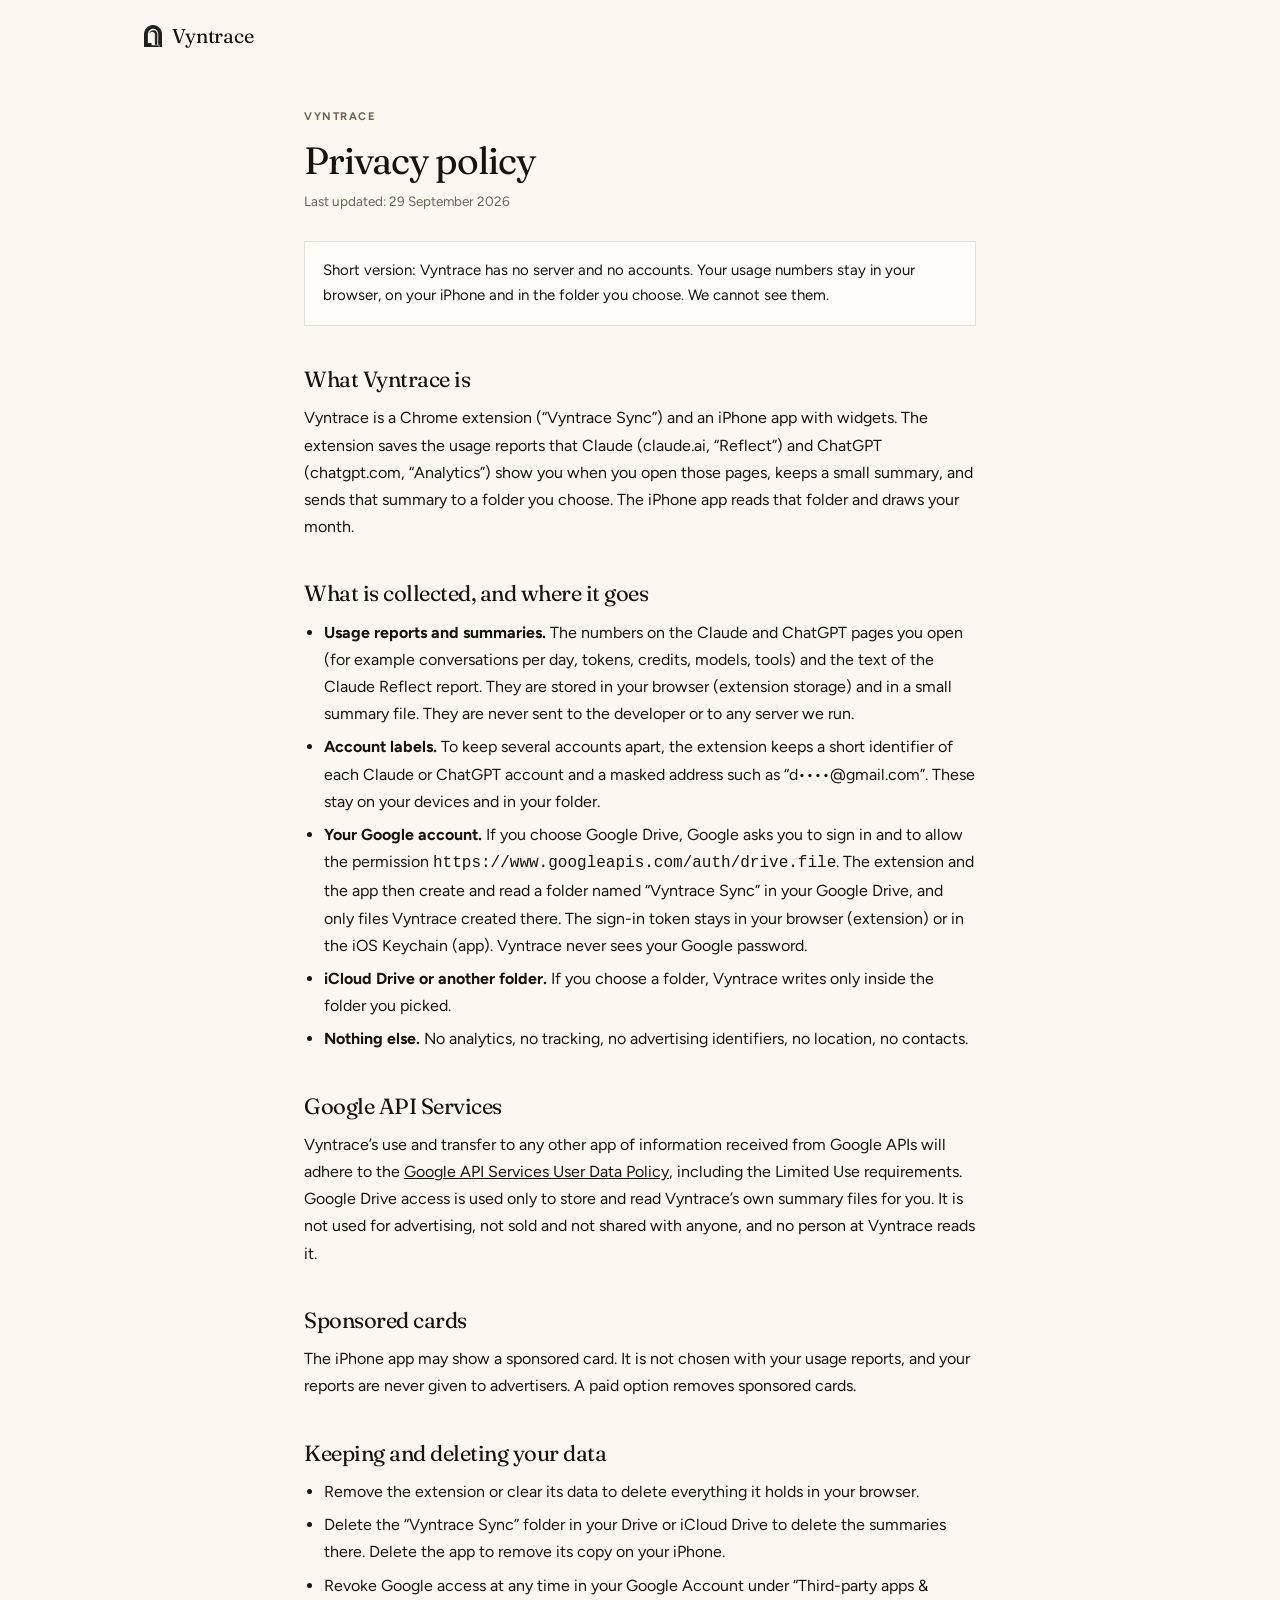
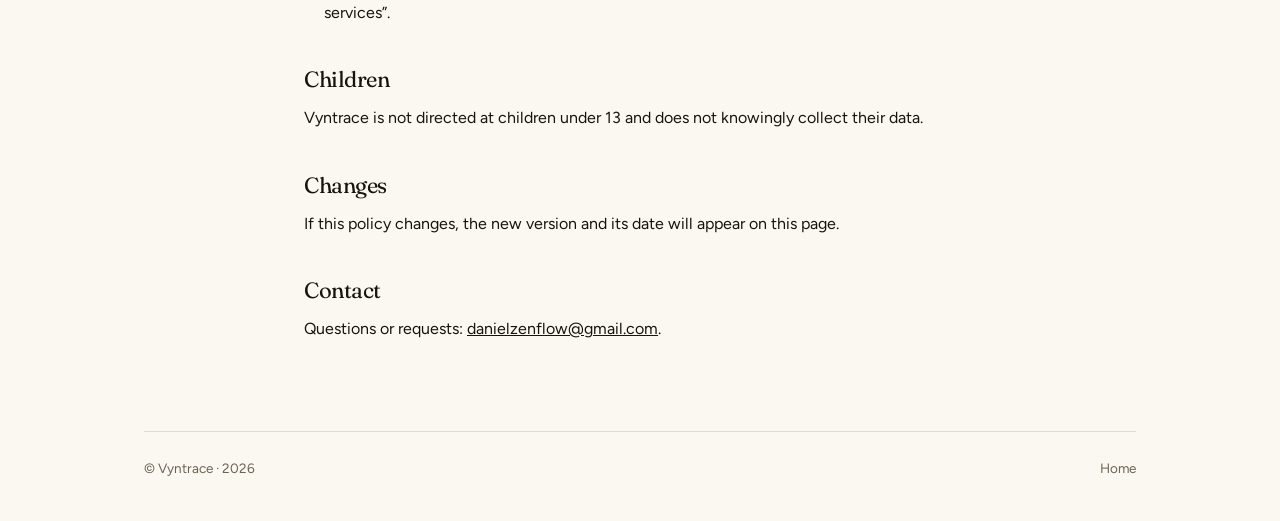
==== privacy.html @ 21265012 "Vyntrace.app: home page and privacy policy Co-Authored-By: Claude Sonnet 5.5 <noreply@anthropic.com>" ====
<!doctype html>
<html lang="en">
<head>
<meta charset="utf-8">
<meta name="viewport" content="width=device-width,initial-scale=1">
<title>Privacy policy · Vyntrace</title>
<meta name="theme-color" content="#FBF8F1">
<link rel="icon" href="assets/icon.png">
<link rel="stylesheet" href="style.css">
</head>
<body>
<div class="wrap">
  <header class="top">
    <a class="brand" href="./"><img src="assets/mark.png" alt=""><span>Vyntrace</span></a>
  </header>

  <main class="doc">
    <div class="kicker">Vyntrace</div>
    <h1>Privacy policy</h1>
    <div class="date">Last updated: 29 September 2026</div>

    <p class="note">Short version: Vyntrace has no server and no accounts. Your usage numbers stay in your browser, on your iPhone and in the folder you choose. We cannot see them.</p>

    <h2>What Vyntrace is</h2>
    <p>Vyntrace is a Chrome extension (“Vyntrace Sync”) and an iPhone app with widgets. The extension saves the usage reports that Claude (claude.ai, “Reflect”) and ChatGPT (chatgpt.com, “Analytics”) show you when you open those pages, keeps a small summary, and sends that summary to a folder you choose. The iPhone app reads that folder and draws your month.</p>

    <h2>What is collected, and where it goes</h2>
    <ul>
      <li><b>Usage reports and summaries.</b> The numbers on the Claude and ChatGPT pages you open (for example conversations per day, tokens, credits, models, tools) and the text of the Claude Reflect report. They are stored in your browser (extension storage) and in a small summary file. They are never sent to the developer or to any server we run.</li>
      <li><b>Account labels.</b> To keep several accounts apart, the extension keeps a short identifier of each Claude or ChatGPT account and a masked address such as “d••••@gmail.com”. These stay on your devices and in your folder.</li>
      <li><b>Your Google account.</b> If you choose Google Drive, Google asks you to sign in and to allow the permission <code>https://www.googleapis.com/auth/drive.file</code>. The extension and the app then create and read a folder named “Vyntrace Sync” in your Google Drive, and only files Vyntrace created there. The sign-in token stays in your browser (extension) or in the iOS Keychain (app). Vyntrace never sees your Google password.</li>
      <li><b>iCloud Drive or another folder.</b> If you choose a folder, Vyntrace writes only inside the folder you picked.</li>
      <li><b>Nothing else.</b> No analytics, no tracking, no advertising identifiers, no location, no contacts.</li>
    </ul>

    <h2>Google API Services</h2>
    <p>Vyntrace’s use and transfer to any other app of information received from Google APIs will adhere to the <a href="https://developers.google.com/terms/api-services-user-data-policy">Google API Services User Data Policy</a>, including the Limited Use requirements. Google Drive access is used only to store and read Vyntrace’s own summary files for you. It is not used for advertising, not sold and not shared with anyone, and no person at Vyntrace reads it.</p>

    <h2>Sponsored cards</h2>
    <p>The iPhone app may show a sponsored card. It is not chosen with your usage reports, and your reports are never given to advertisers. A paid option removes sponsored cards.</p>

    <h2>Keeping and deleting your data</h2>
    <ul>
      <li>Remove the extension or clear its data to delete everything it holds in your browser.</li>
      <li>Delete the “Vyntrace Sync” folder in your Drive or iCloud Drive to delete the summaries there. Delete the app to remove its copy on your iPhone.</li>
      <li>Revoke Google access at any time in your Google Account under “Third-party apps &amp; services”.</li>
    </ul>

    <h2>Children</h2>
    <p>Vyntrace is not directed at children under 13 and does not knowingly collect their data.</p>

    <h2>Changes</h2>
    <p>If this policy changes, the new version and its date will appear on this page.</p>

    <h2>Contact</h2>
    <p>Questions or requests: <a href="mailto:danielzenflow@gmail.com">danielzenflow@gmail.com</a>.</p>
  </main>

  <footer>
    <span><span>© Vyntrace</span> · <span id="year">2026</span></span>
    <nav><a href="./">Home</a></nav>
  </footer>
</div>
<script src="site.js"></script>
</body>
</html>
---- style.css ----
@font-face{font-family:Figtree;src:url(assets/fonts/Figtree.ttf) format('truetype');font-weight:300 900;font-display:swap}
@font-face{font-family:VFraunces;src:url(assets/fonts/VyntraceFraunces-latin-subset.woff2) format('woff2');font-weight:100 900;font-display:swap}
:root{--bg:#FBF8F1;--ink:#16140F;--muted:#6B6456;--line:#E3DCCB;--moss:#4F5D45;--card:#FFFDF8;--edge:#E6E1D6;--soft:#F2EFE8;--serif:VFraunces,'Songti SC','Noto Serif SC',Georgia,serif;--sans:Figtree,'PingFang SC','Noto Sans SC','Microsoft YaHei',system-ui,sans-serif}
@media (prefers-color-scheme:dark){:root{--bg:#12100C;--ink:#F2ECDD;--muted:#A89F8A;--line:rgba(242,236,221,.16);--moss:#B8CC9F;--card:#1C1914;--edge:#2C2821;--soft:#1A1712}}
*{box-sizing:border-box}
html{-webkit-text-size-adjust:100%}
body{margin:0;background:var(--bg);color:var(--ink);font-family:var(--sans);font-size:16px;line-height:1.6;-webkit-font-smoothing:antialiased}
a{color:inherit}
.wrap{max-width:1040px;margin:0 auto;padding:0 24px}

/* header */
header.top{display:flex;align-items:center;justify-content:space-between;height:72px}
.brand{display:flex;align-items:center;gap:10px;text-decoration:none;font-family:var(--serif);font-size:20px;letter-spacing:-.2px}
.brand img{height:22px;width:auto;filter:brightness(0) opacity(.88)}
@media (prefers-color-scheme:dark){.brand img{filter:brightness(0) invert(1) opacity(.9)}}
.lang{display:flex;gap:2px;padding:2px;border-radius:9px;background:var(--soft)}
.lang button{border:0;background:none;color:var(--muted);font:500 12.5px var(--sans);padding:5px 11px;border-radius:7px;cursor:pointer}
.lang button[aria-pressed=true]{background:var(--card);color:var(--ink);box-shadow:0 1px 1px rgba(0,0,0,.08)}

/* hero: a cropped field of colour with the plant running off its edge, as on the phone */
.hero{position:relative;margin-top:8px;border:1px solid var(--edge);background:#F1E5E7;overflow:hidden;min-height:440px}
@media (prefers-color-scheme:dark){.hero{background:#241E1F}}
.hero .copy{position:relative;z-index:1;padding:64px 56px;max-width:560px}
.kicker{font-size:11px;font-weight:700;letter-spacing:.14em;text-transform:uppercase;color:var(--muted)}
h1{margin:14px 0 0;font-family:var(--serif);font-weight:400;font-size:46px;line-height:1.1;letter-spacing:-1px}
.lead{margin:18px 0 0;font-size:17px;line-height:1.65;color:var(--muted);max-width:470px}
.cta{display:flex;flex-wrap:wrap;gap:10px;margin-top:30px}
.btn{display:inline-flex;align-items:center;height:44px;padding:0 20px;border-radius:22px;font:600 14.5px var(--sans);text-decoration:none;white-space:nowrap}
.btn.main{background:var(--ink);color:var(--bg)}
.btn.quiet{background:var(--card);color:var(--ink);border:1px solid var(--edge)}
.btn small{font-weight:500;color:var(--muted);margin-left:8px}
.hero .plant{position:absolute;right:-24px;top:34px;width:420px;height:auto;pointer-events:none}

/* sections */
section.block{padding:72px 0 0}
h2{margin:0;font-family:var(--serif);font-weight:400;font-size:30px;letter-spacing:-.5px;line-height:1.2}
.sub{margin:10px 0 0;color:var(--muted);max-width:620px}
.steps{display:grid;grid-template-columns:repeat(3,1fr);gap:14px;margin-top:32px}
.step{background:var(--card);border:1px solid var(--edge);padding:20px 20px 22px}
.step .n{font-size:12px;font-weight:700;letter-spacing:.1em;color:var(--moss)}
.step h3{margin:10px 0 0;font-size:17px;font-weight:600}
.step p{margin:8px 0 0;font-size:14.5px;color:var(--muted);line-height:1.6}
.plants{display:flex;gap:6px;justify-content:space-between;margin-top:36px}
.plants img{width:19%;height:auto;object-fit:contain}
.facts{margin-top:28px;border-top:1px solid var(--ink)}
.facts div{display:flex;justify-content:space-between;gap:24px;padding:14px 0;border-bottom:1px solid var(--line);font-size:15px}
.facts b{font-weight:600;white-space:nowrap}
.facts span{color:var(--muted);text-align:right}

footer{margin-top:88px;border-top:1px solid var(--line);padding:26px 0 44px;display:flex;flex-wrap:wrap;gap:12px 28px;align-items:center;justify-content:space-between;font-size:13.5px;color:var(--muted)}
footer nav{display:flex;gap:22px}
footer a{text-decoration:none}
footer a:hover{color:var(--ink)}

/* privacy page */
.doc{max-width:720px;margin:0 auto;padding:36px 24px 0}
.doc h1{font-size:38px}
.doc .date{margin-top:10px;font-size:13.5px;color:var(--muted)}
.doc h2{font-size:22px;margin-top:40px}
.doc p,.doc li{color:var(--ink);font-size:16px;line-height:1.7}
.doc p{margin:12px 0 0}
.doc ul{margin:12px 0 0;padding-left:20px}
.doc li{margin-top:6px}
.doc .note{margin-top:28px;padding:16px 18px;background:var(--card);border:1px solid var(--edge);font-size:15px}

@media (max-width:760px){
  h1{font-size:34px}
  .hero{min-height:0}
  .hero .copy{padding:36px 24px 250px}
  .hero .plant{width:300px;right:-30px;top:auto;bottom:-70px}
  .steps{grid-template-columns:1fr}
  .facts div{flex-direction:column;gap:2px}.facts span{text-align:left}
  section.block{padding-top:56px}
}
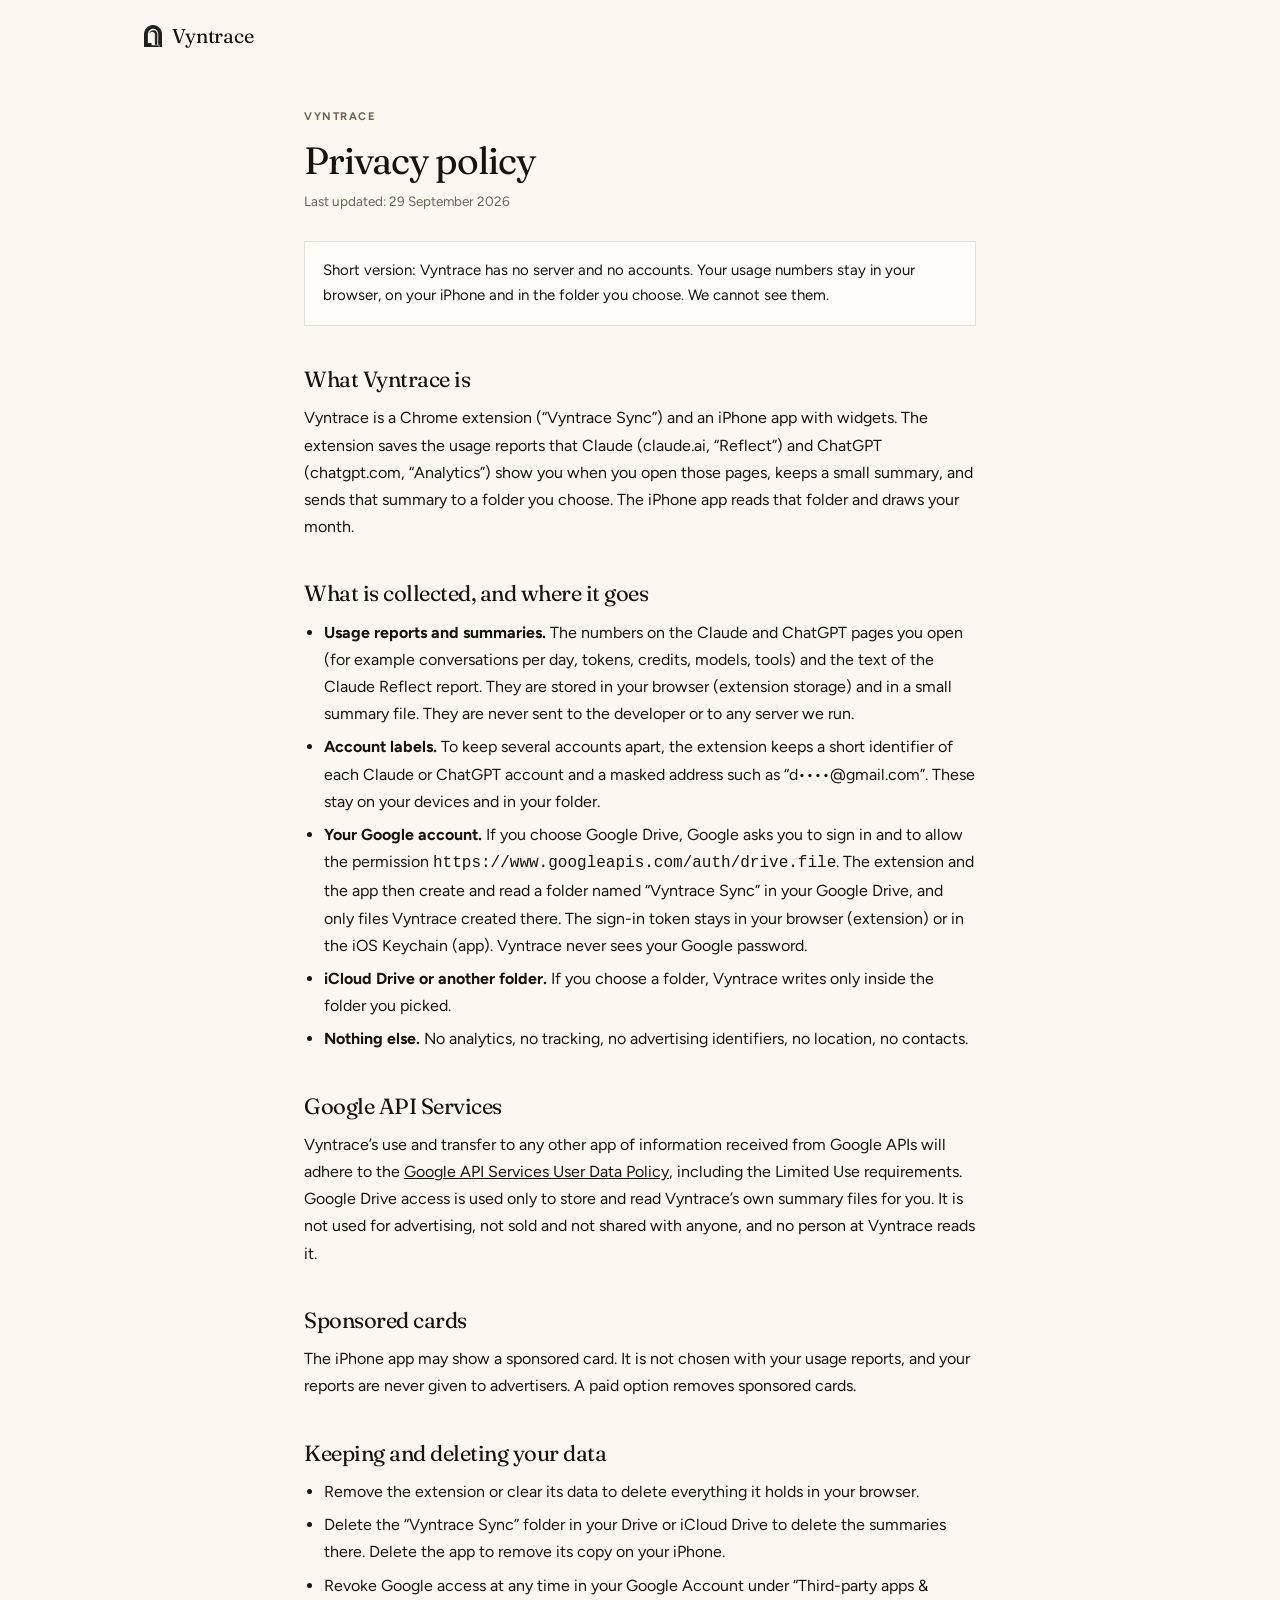
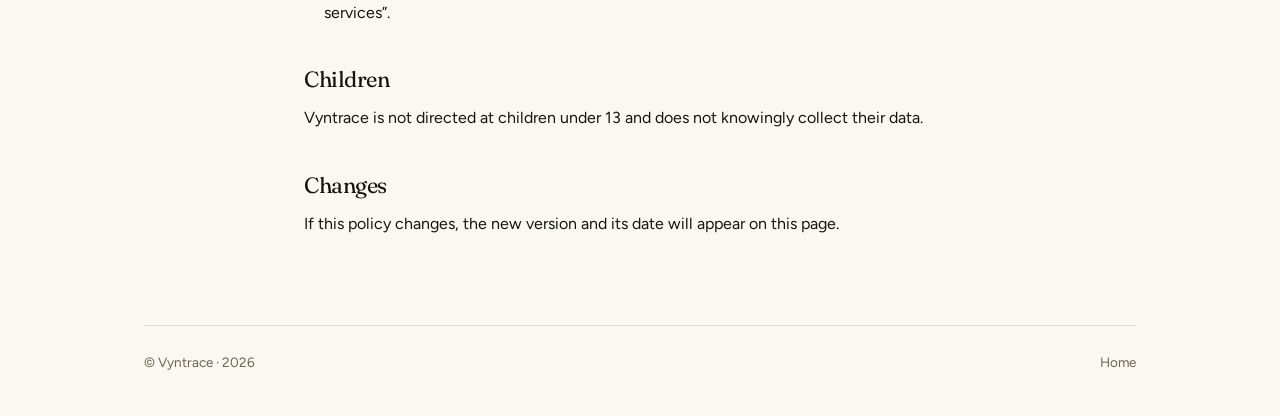
==== commit 358633b2: "Privacy policy without a contact address; drop hosting notes from the README Co-Authored-By: Claude " ====
--- a/privacy.html
+++ b/privacy.html
@@ -51,9 +51,6 @@
 
     <h2>Changes</h2>
     <p>If this policy changes, the new version and its date will appear on this page.</p>
-
-    <h2>Contact</h2>
-    <p>Questions or requests: <a href="mailto:danielzenflow@gmail.com">danielzenflow@gmail.com</a>.</p>
   </main>
 
   <footer>
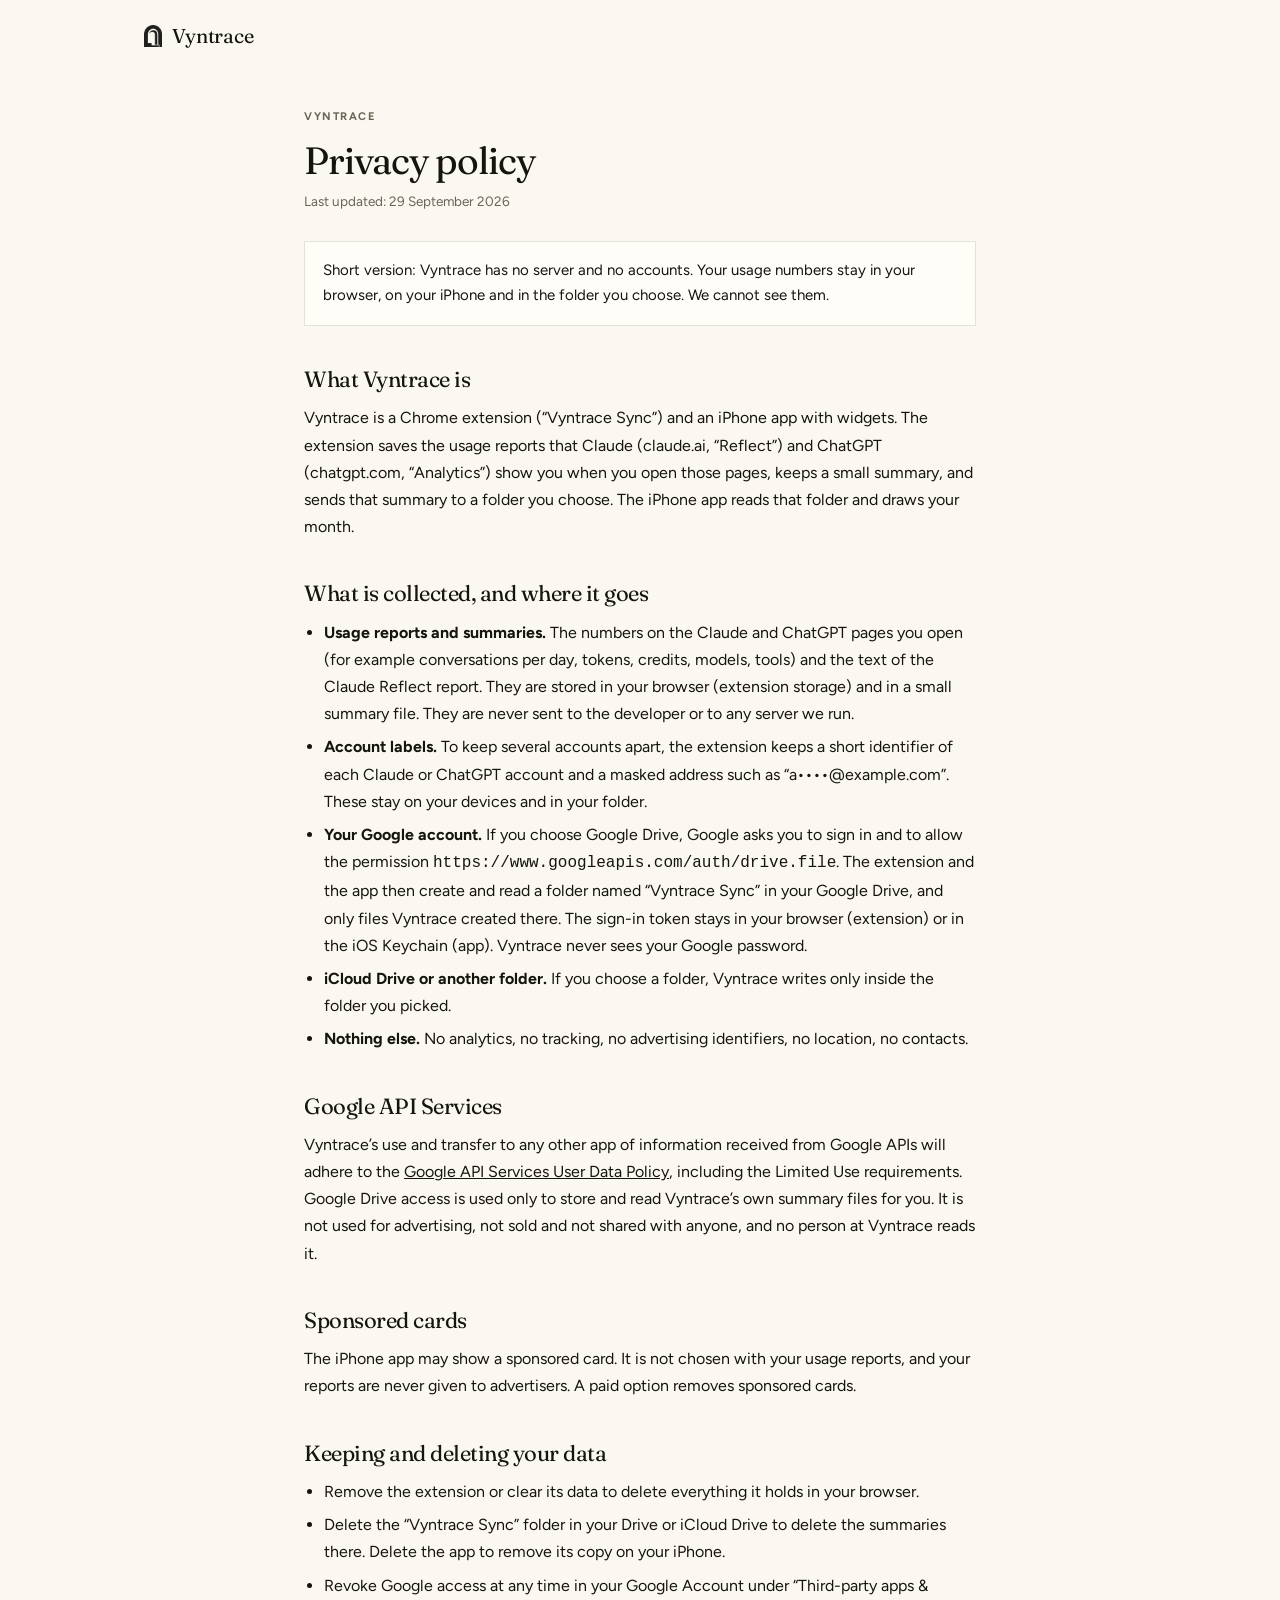
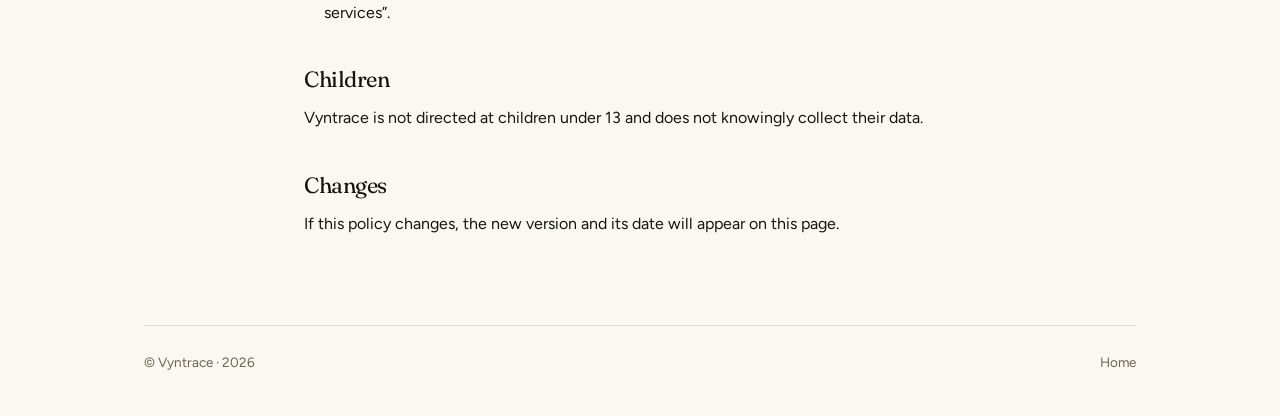
==== commit 2daa2acd: "Privacy policy: neutral example address Co-Authored-By: Claude Sonnet 5.5 <noreply@anthropic.com>" ====
--- a/privacy.html
+++ b/privacy.html
@@ -27,7 +27,7 @@
     <h2>What is collected, and where it goes</h2>
     <ul>
       <li><b>Usage reports and summaries.</b> The numbers on the Claude and ChatGPT pages you open (for example conversations per day, tokens, credits, models, tools) and the text of the Claude Reflect report. They are stored in your browser (extension storage) and in a small summary file. They are never sent to the developer or to any server we run.</li>
-      <li><b>Account labels.</b> To keep several accounts apart, the extension keeps a short identifier of each Claude or ChatGPT account and a masked address such as “d••••@gmail.com”. These stay on your devices and in your folder.</li>
+      <li><b>Account labels.</b> To keep several accounts apart, the extension keeps a short identifier of each Claude or ChatGPT account and a masked address such as “a••••@example.com”. These stay on your devices and in your folder.</li>
       <li><b>Your Google account.</b> If you choose Google Drive, Google asks you to sign in and to allow the permission <code>https://www.googleapis.com/auth/drive.file</code>. The extension and the app then create and read a folder named “Vyntrace Sync” in your Google Drive, and only files Vyntrace created there. The sign-in token stays in your browser (extension) or in the iOS Keychain (app). Vyntrace never sees your Google password.</li>
       <li><b>iCloud Drive or another folder.</b> If you choose a folder, Vyntrace writes only inside the folder you picked.</li>
       <li><b>Nothing else.</b> No analytics, no tracking, no advertising identifiers, no location, no contacts.</li>
